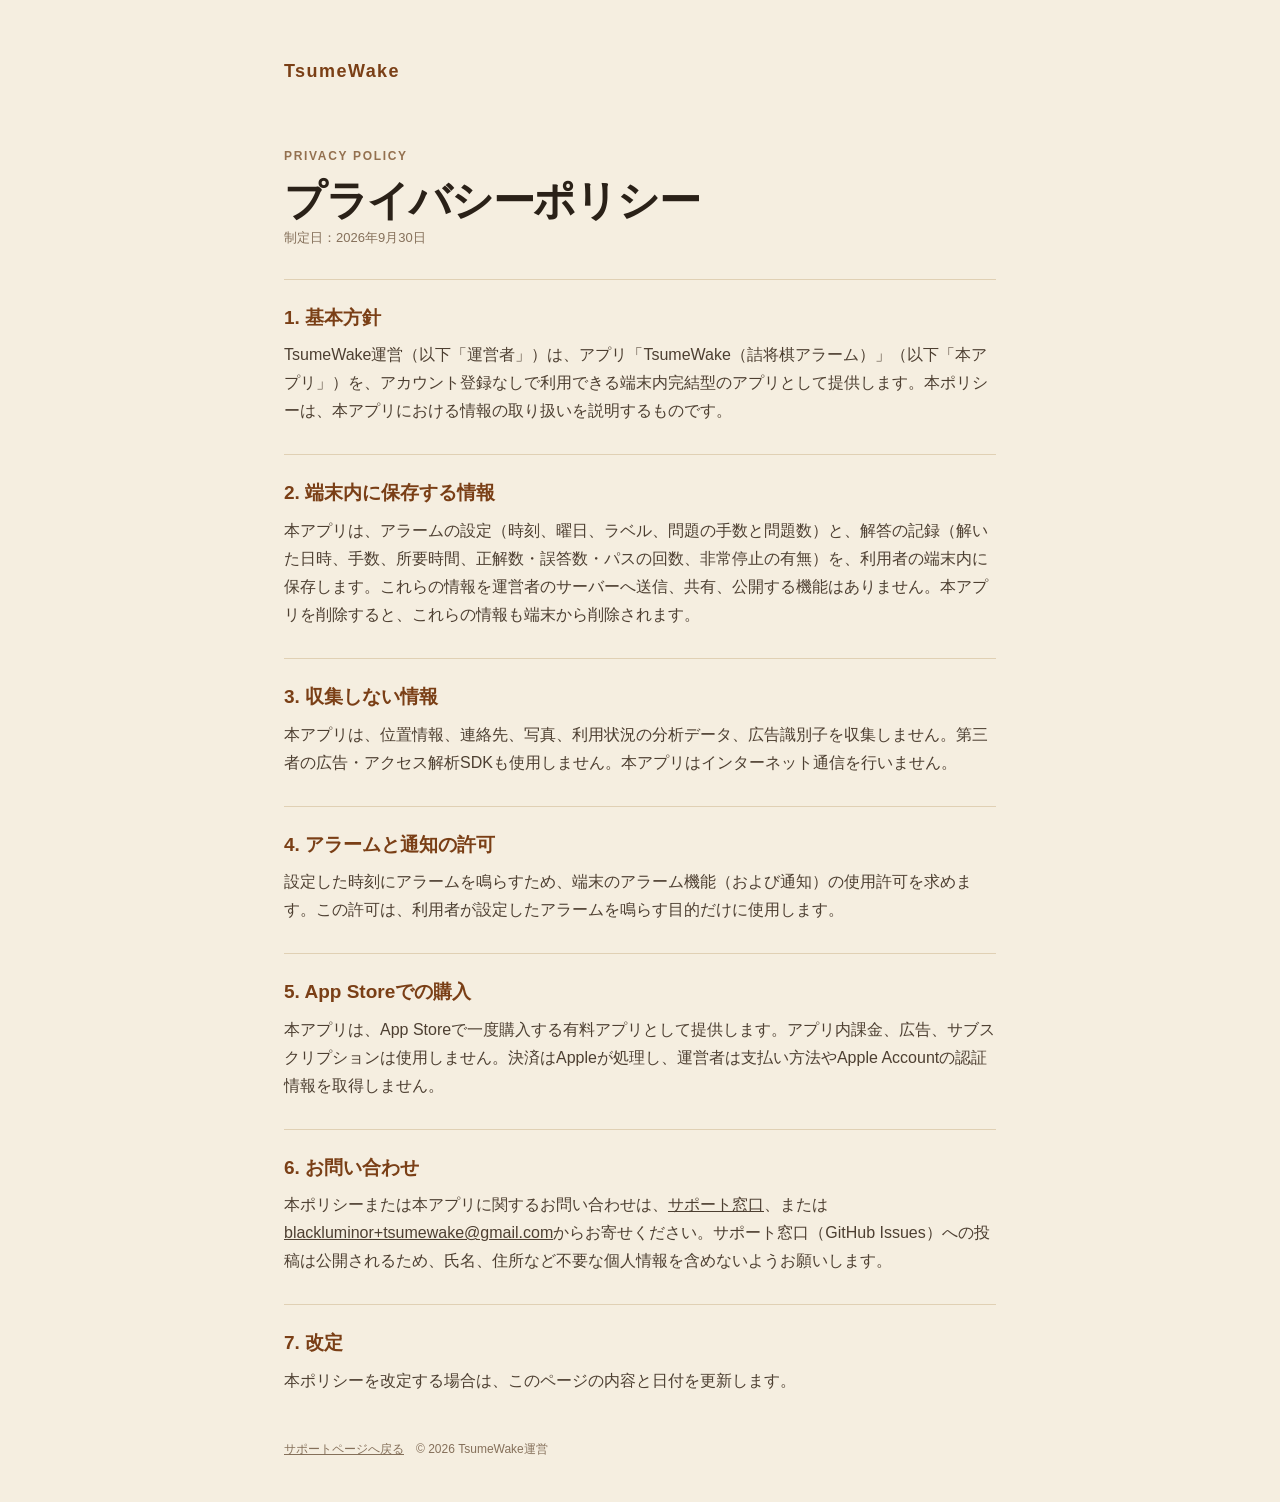
==== privacy.html @ ce67a9b2 "サポートページとプライバシーポリシーを公開する（BlackLuminor/tsumewake#48） Co-Authored-By: Claude Opus 5.5 <noreply@anthropi" ====
<!doctype html>
<html lang="ja">
  <head>
    <meta charset="utf-8">
    <meta name="viewport" content="width=device-width, initial-scale=1">
    <meta name="description" content="TsumeWake（詰将棋アラーム）のプライバシーポリシーです。">
    <title>プライバシーポリシー | TsumeWake</title>
    <link rel="stylesheet" href="style.css">
  </head>
  <body>
    <main class="page policy">
      <a class="brand" href="./">TsumeWake</a>
      <p class="eyebrow">PRIVACY POLICY</p>
      <h1>プライバシーポリシー</h1>
      <p class="updated">制定日：2026年9月30日</p>

      <section>
        <h2>1. 基本方針</h2>
        <p>TsumeWake運営（以下「運営者」）は、アプリ「TsumeWake（詰将棋アラーム）」（以下「本アプリ」）を、アカウント登録なしで利用できる端末内完結型のアプリとして提供します。本ポリシーは、本アプリにおける情報の取り扱いを説明するものです。</p>
      </section>

      <section>
        <h2>2. 端末内に保存する情報</h2>
        <p>本アプリは、アラームの設定（時刻、曜日、ラベル、問題の手数と問題数）と、解答の記録（解いた日時、手数、所要時間、正解数・誤答数・パスの回数、非常停止の有無）を、利用者の端末内に保存します。これらの情報を運営者のサーバーへ送信、共有、公開する機能はありません。本アプリを削除すると、これらの情報も端末から削除されます。</p>
      </section>

      <section>
        <h2>3. 収集しない情報</h2>
        <p>本アプリは、位置情報、連絡先、写真、利用状況の分析データ、広告識別子を収集しません。第三者の広告・アクセス解析SDKも使用しません。本アプリはインターネット通信を行いません。</p>
      </section>

      <section>
        <h2>4. アラームと通知の許可</h2>
        <p>設定した時刻にアラームを鳴らすため、端末のアラーム機能（および通知）の使用許可を求めます。この許可は、利用者が設定したアラームを鳴らす目的だけに使用します。</p>
      </section>

      <section>
        <h2>5. App Storeでの購入</h2>
        <p>本アプリは、App Storeで一度購入する有料アプリとして提供します。アプリ内課金、広告、サブスクリプションは使用しません。決済はAppleが処理し、運営者は支払い方法やApple Accountの認証情報を取得しません。</p>
      </section>

      <section>
        <h2>6. お問い合わせ</h2>
        <p>本ポリシーまたは本アプリに関するお問い合わせは、<a href="https://github.com/BlackLuminor/tsumewake-support/issues/new/choose">サポート窓口</a>、または<a href="mailto:blackluminor+tsumewake@gmail.com">blackluminor+tsumewake@gmail.com</a>からお寄せください。サポート窓口（GitHub Issues）への投稿は公開されるため、氏名、住所など不要な個人情報を含めないようお願いします。</p>
      </section>

      <section>
        <h2>7. 改定</h2>
        <p>本ポリシーを改定する場合は、このページの内容と日付を更新します。</p>
      </section>

      <footer><a href="./">サポートページへ戻る</a>　© 2026 TsumeWake運営</footer>
    </main>
  </body>
</html>
---- style.css ----
:root { color: #2a2118; background: #f5eee0; font-family: -apple-system, BlinkMacSystemFont, "Hiragino Sans", "Yu Gothic", sans-serif; line-height: 1.75; }
* { box-sizing: border-box; }
body { margin: 0; }
a { color: inherit; }
.page { margin: 0 auto; max-width: 720px; padding: 56px 24px 42px; }
.brand { color: #7a3f16; font-size: 18px; font-weight: 800; letter-spacing: .08em; text-decoration: none; }
.eyebrow { color: #93704f; font-size: 12px; font-weight: 800; letter-spacing: .14em; margin: 58px 0 8px; }
h1 { color: #2a2118; font-size: clamp(30px, 8vw, 46px); letter-spacing: -.03em; line-height: 1.25; margin: 0; }
.lead { color: #5e4e3e; font-size: 16px; margin: 24px 0 34px; max-width: 590px; }
.card { background: #fffaf1; border: 1px solid #e6d8bf; border-radius: 20px; margin-top: 16px; padding: 25px; }
.card.muted { background: #efe3cc; border-color: transparent; }
h2 { color: #7a3f16; font-size: 19px; line-height: 1.4; margin: 0 0 10px; }
h3 { font-size: 16px; margin: 18px 0 4px; }
p { margin: 0 0 14px; }
.button { background: #7a3f16; border-radius: 12px; color: #fff; display: inline-block; font-weight: 800; margin: 7px 0 15px; padding: 12px 18px; text-decoration: none; }
.text-link { color: #7a3f16; font-weight: 800; text-decoration: none; }
.note, .updated { color: #85705a; font-size: 13px; margin-bottom: 0; }
.policy { max-width: 760px; }
.policy h1 { font-size: clamp(30px, 7vw, 42px); }
.policy section { border-top: 1px solid #e0d0b4; margin-top: 29px; padding-top: 25px; }
.policy section p { color: #4d3f31; }
footer { color: #85705a; font-size: 12px; margin-top: 44px; }
@media (max-width: 480px) { .page { padding-top: 36px; } .eyebrow { margin-top: 42px; } .card { padding: 21px; } }
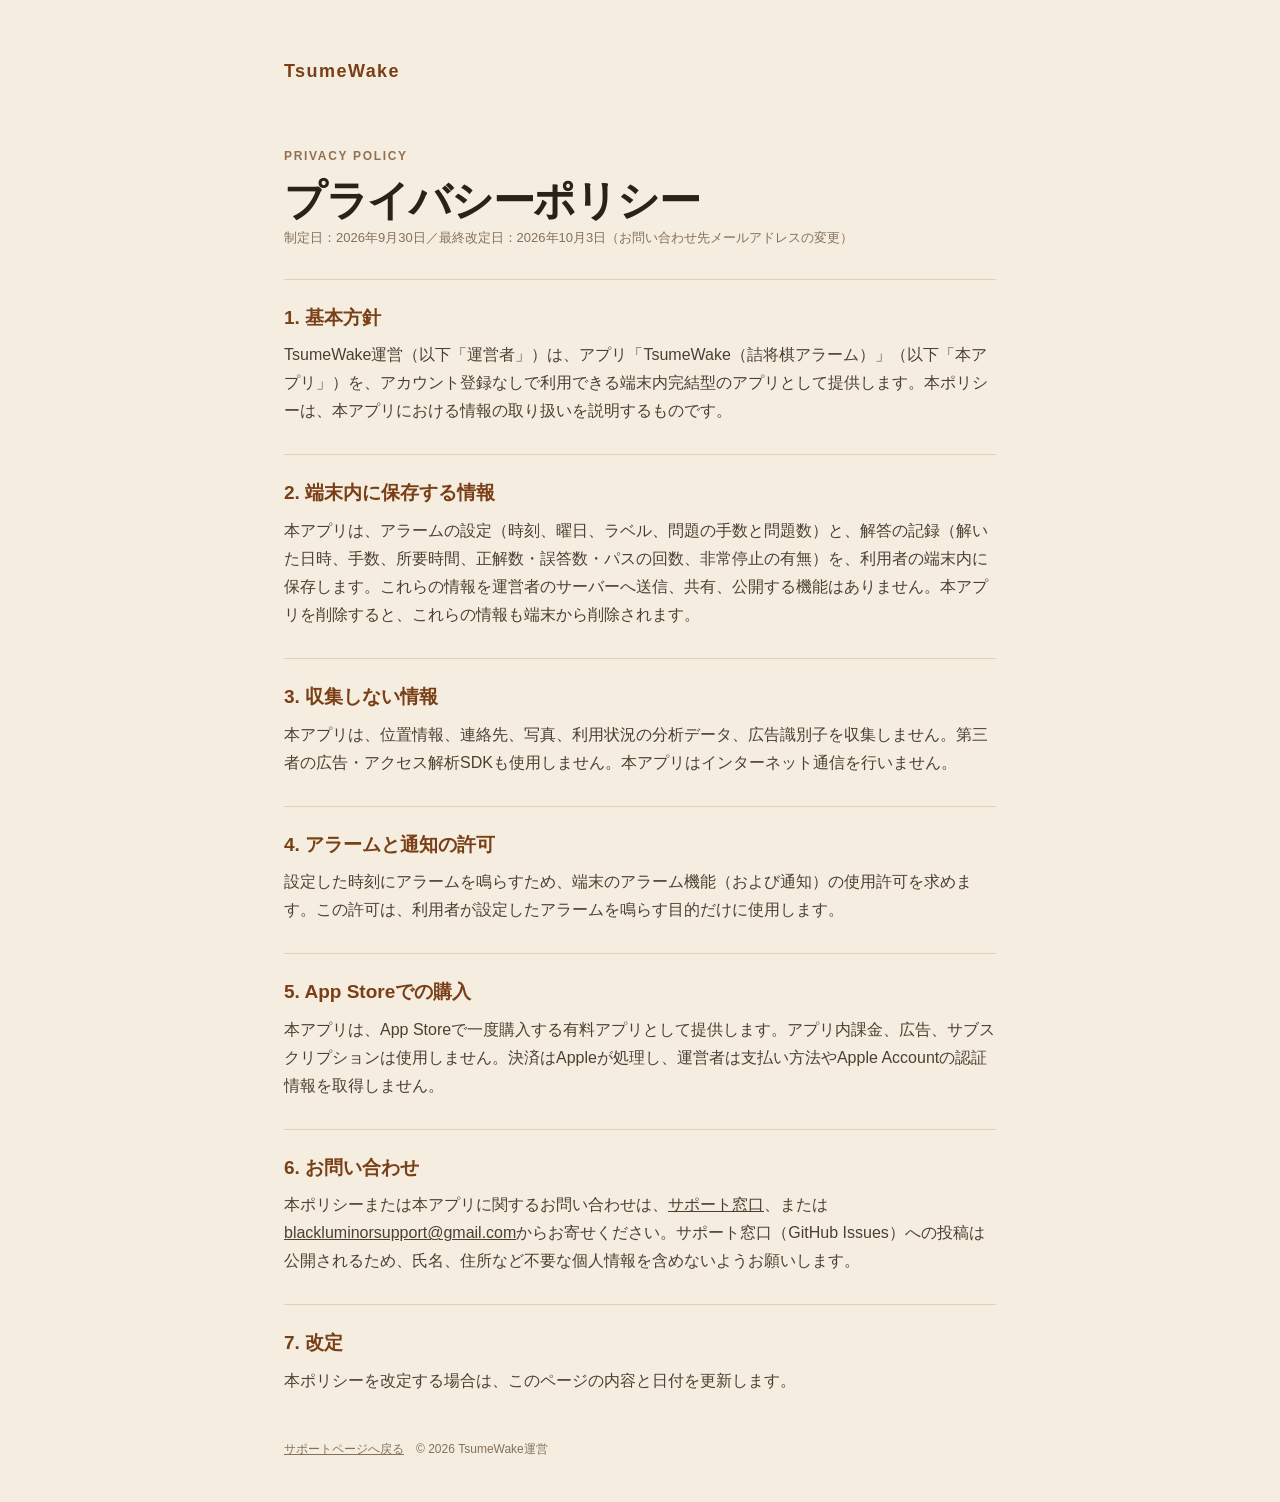
==== commit 265dd66c: "お問い合わせ先メールアドレスを blackluminorsupport@gmail.com に変更する（BlackLuminor/tsumewake#52） Co-Authored-By: Claud" ====
--- a/privacy.html
+++ b/privacy.html
@@ -12,7 +12,7 @@
       <a class="brand" href="./">TsumeWake</a>
       <p class="eyebrow">PRIVACY POLICY</p>
       <h1>プライバシーポリシー</h1>
-      <p class="updated">制定日：2026年9月30日</p>
+      <p class="updated">制定日：2026年9月30日／最終改定日：2026年10月3日（お問い合わせ先メールアドレスの変更）</p>
 
       <section>
         <h2>1. 基本方針</h2>
@@ -41,7 +41,7 @@
 
       <section>
         <h2>6. お問い合わせ</h2>
-        <p>本ポリシーまたは本アプリに関するお問い合わせは、<a href="https://github.com/BlackLuminor/tsumewake-support/issues/new/choose">サポート窓口</a>、または<a href="mailto:blackluminor+tsumewake@gmail.com">blackluminor+tsumewake@gmail.com</a>からお寄せください。サポート窓口（GitHub Issues）への投稿は公開されるため、氏名、住所など不要な個人情報を含めないようお願いします。</p>
+        <p>本ポリシーまたは本アプリに関するお問い合わせは、<a href="https://github.com/BlackLuminor/tsumewake-support/issues/new/choose">サポート窓口</a>、または<a href="mailto:blackluminorsupport@gmail.com">blackluminorsupport@gmail.com</a>からお寄せください。サポート窓口（GitHub Issues）への投稿は公開されるため、氏名、住所など不要な個人情報を含めないようお願いします。</p>
       </section>
 
       <section>
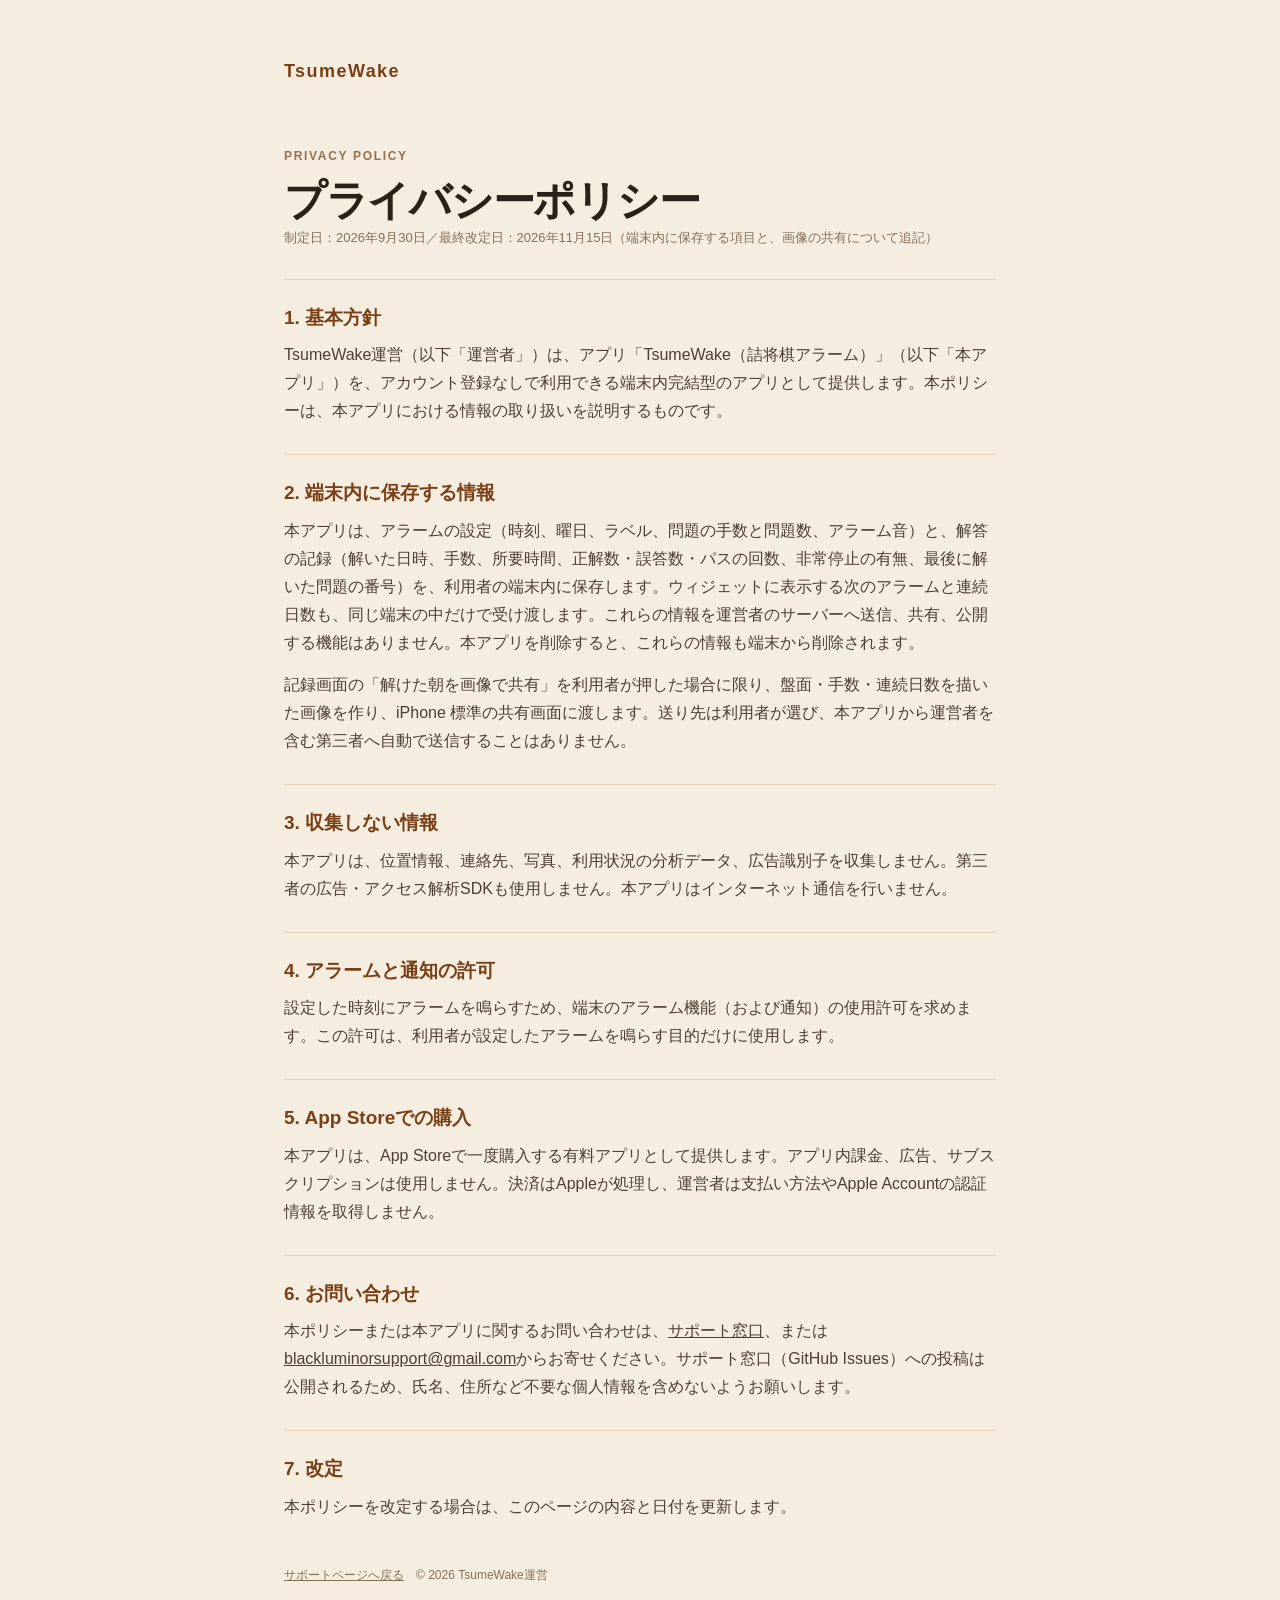
==== commit f71c63e4: "プライバシーポリシー: 1.0.3 の端末内保存の項目と画像の共有を追記 Co-Authored-By: Claude Opus 5.5 <noreply@anthropic.com> Claude-" ====
--- a/privacy.html
+++ b/privacy.html
@@ -12,7 +12,7 @@
       <a class="brand" href="./">TsumeWake</a>
       <p class="eyebrow">PRIVACY POLICY</p>
       <h1>プライバシーポリシー</h1>
-      <p class="updated">制定日：2026年9月30日／最終改定日：2026年10月3日（お問い合わせ先メールアドレスの変更）</p>
+      <p class="updated">制定日：2026年9月30日／最終改定日：2026年11月15日（端末内に保存する項目と、画像の共有について追記）</p>
 
       <section>
         <h2>1. 基本方針</h2>
@@ -21,7 +21,8 @@
 
       <section>
         <h2>2. 端末内に保存する情報</h2>
-        <p>本アプリは、アラームの設定（時刻、曜日、ラベル、問題の手数と問題数）と、解答の記録（解いた日時、手数、所要時間、正解数・誤答数・パスの回数、非常停止の有無）を、利用者の端末内に保存します。これらの情報を運営者のサーバーへ送信、共有、公開する機能はありません。本アプリを削除すると、これらの情報も端末から削除されます。</p>
+        <p>本アプリは、アラームの設定（時刻、曜日、ラベル、問題の手数と問題数、アラーム音）と、解答の記録（解いた日時、手数、所要時間、正解数・誤答数・パスの回数、非常停止の有無、最後に解いた問題の番号）を、利用者の端末内に保存します。ウィジェットに表示する次のアラームと連続日数も、同じ端末の中だけで受け渡します。これらの情報を運営者のサーバーへ送信、共有、公開する機能はありません。本アプリを削除すると、これらの情報も端末から削除されます。</p>
+        <p>記録画面の「解けた朝を画像で共有」を利用者が押した場合に限り、盤面・手数・連続日数を描いた画像を作り、iPhone 標準の共有画面に渡します。送り先は利用者が選び、本アプリから運営者を含む第三者へ自動で送信することはありません。</p>
       </section>
 
       <section>
